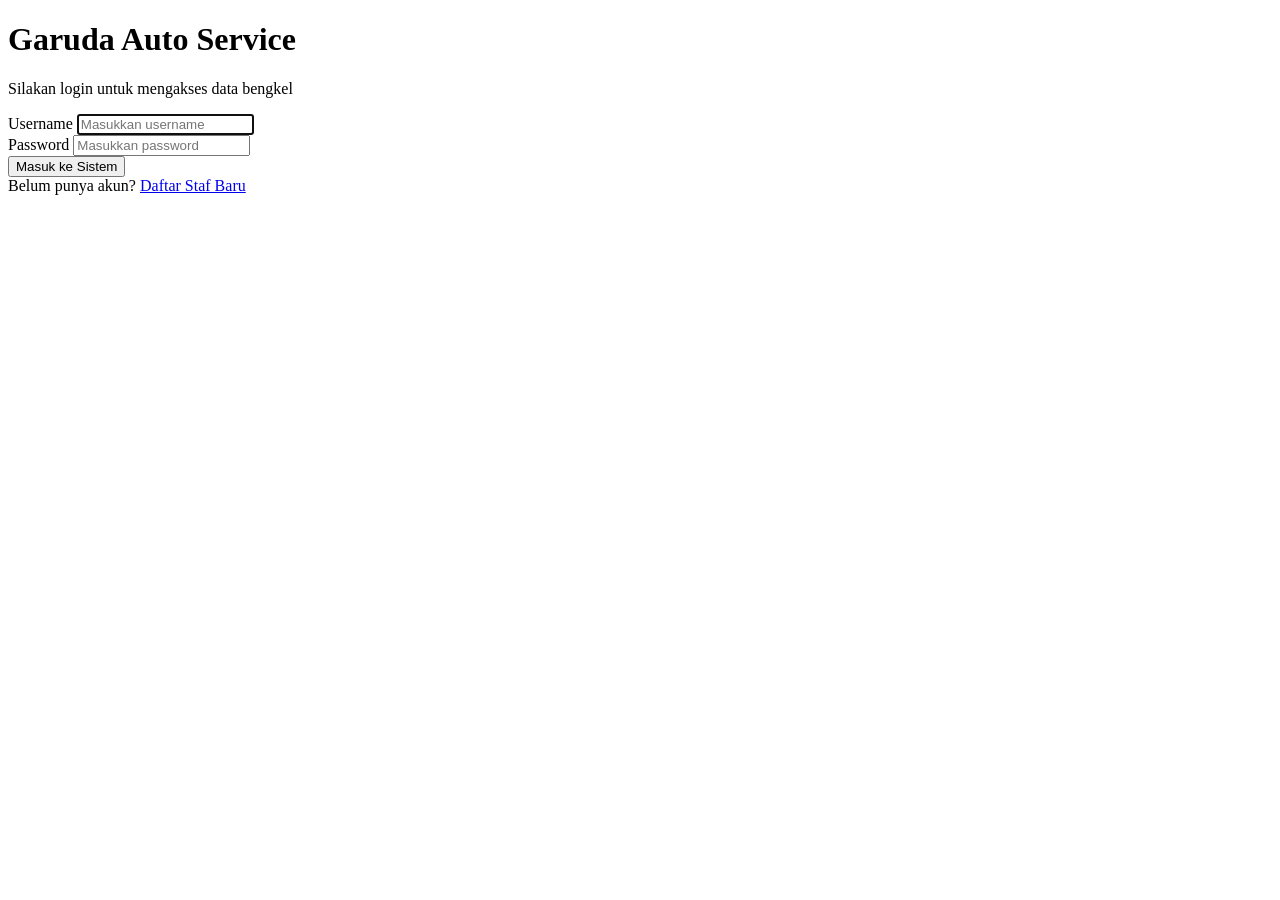
==== web/login.html @ 63f4eb1f "feat: inisialisasi aplikasi Garuda Auto Service (Backend Gin + GORM, Frontend Vanilla JS, Auth JWT)" ====
<!DOCTYPE html>
<html lang="id">
<head>
    <meta charset="UTF-8">
    <meta name="viewport" content="width=device-width, initial-scale=1.0">
    <title>Login — Garuda Auto Service</title>
    <link rel="stylesheet" href="/css/style.css">
</head>
<body class="auth-wrapper">
    <div class="auth-card">
        <div class="auth-header">
            <h1>Garuda Auto Service</h1>
            <p>Silakan login untuk mengakses data bengkel</p>
        </div>

        <div id="alertBox" class="alert"></div>

        <form id="loginForm">
            <div class="form-group">
                <label for="username">Username</label>
                <input type="text" id="username" class="form-control" placeholder="Masukkan username" required autofocus>
            </div>
            <div class="form-group">
                <label for="password">Password</label>
                <input type="password" id="password" class="form-control" placeholder="Masukkan password" required>
            </div>
            <button type="submit" class="btn btn-primary btn-block">Masuk ke Sistem</button>
        </form>

        <div class="auth-footer">
            Belum punya akun? <a href="/register">Daftar Staf Baru</a>
        </div>
    </div>

    <script src="/js/auth.js"></script>
    <script>
        redirectIfLoggedIn();

        const form = document.getElementById('loginForm');
        const alertBox = document.getElementById('alertBox');

        form.addEventListener('submit', async (e) => {
            e.preventDefault();
            alertBox.style.display = 'none';

            const username = document.getElementById('username').value.trim();
            const password = document.getElementById('password').value;

            try {
                const res = await fetch('/api/auth/login', {
                    method: 'POST',
                    headers: { 'Content-Type': 'application/json' },
                    body: JSON.stringify({ username, password })
                });

                const data = await res.json();

                if (!res.ok) {
                    alertBox.className = 'alert alert-danger';
                    alertBox.textContent = data.error || 'Login gagal, periksa kembali kredensial Anda.';
                    alertBox.style.display = 'block';
                    return;
                }

                // Simpan token JWT dan nama user di localStorage
                localStorage.setItem('gas_token', data.token);
                localStorage.setItem('gas_user', data.username);

                // Arahkan ke halaman utama
                window.location.href = '/';
            } catch (err) {
                alertBox.className = 'alert alert-danger';
                alertBox.textContent = 'Terjadi kesalahan jaringan atau server.';
                alertBox.style.display = 'block';
            }
        });
    </script>
</body>
</html>
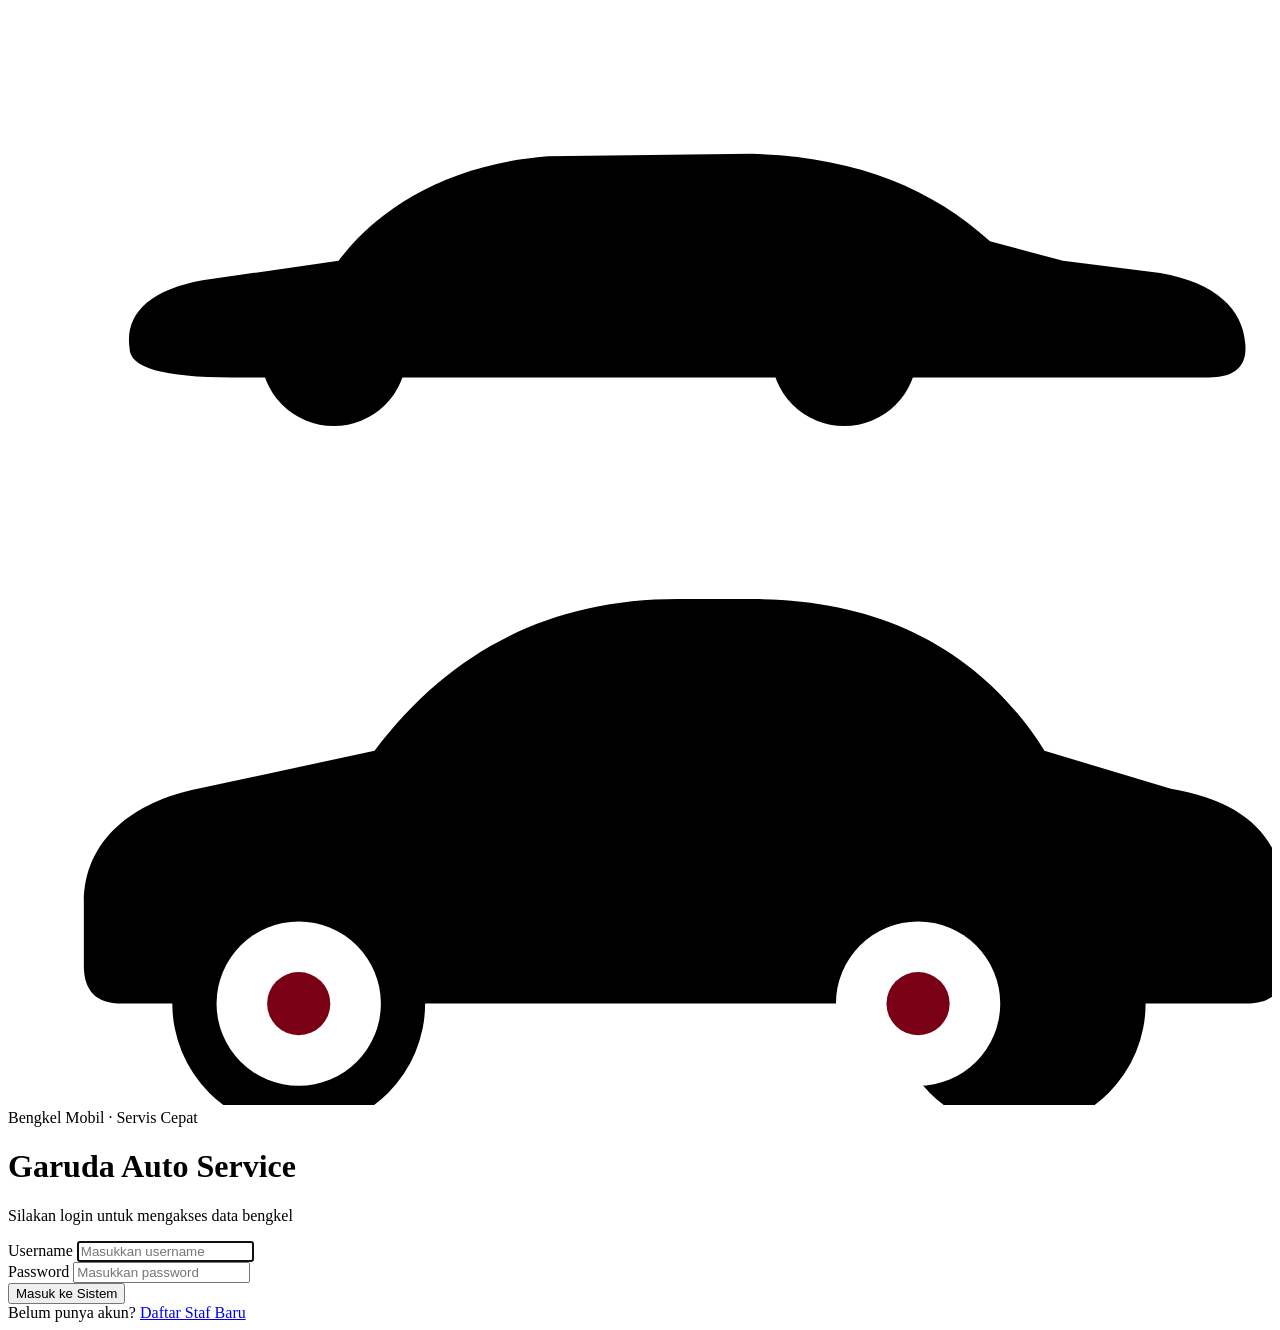
==== commit 85bdc9d4: "commit pertama" ====
--- a/web/login.html
+++ b/web/login.html
@@ -3,12 +3,34 @@
 <head>
     <meta charset="UTF-8">
     <meta name="viewport" content="width=device-width, initial-scale=1.0">
+    <meta name="theme-color" content="#7a0016">
     <title>Login — Garuda Auto Service</title>
+    <link rel="icon" type="image/svg+xml" href="/favicon.svg">
     <link rel="stylesheet" href="/css/style.css">
 </head>
 <body class="auth-wrapper">
+    <!-- Dekorasi jalan & mobil -->
+    <div class="auth-decor" aria-hidden="true">
+        <div class="auth-road"></div>
+        <svg class="auth-ghost-car" viewBox="0 0 520 200">
+            <path d="M50 140 C48 126 58 116 80 112 L136 104 C154 80 184 64 222 61 L306 60 C348 61 380 74 404 96 L434 104 L474 109 C497 113 508 124 509 138 C510 148 504 152 494 152 L92 152 C64 152 50 148 50 140 Z" fill="currentColor"/>
+            <circle cx="134" cy="142" r="30" fill="currentColor"/>
+            <circle cx="344" cy="142" r="30" fill="currentColor"/>
+        </svg>
+    </div>
+
     <div class="auth-card">
         <div class="auth-header">
+            <span class="auth-logo" aria-hidden="true">
+                <svg viewBox="0 0 100 48">
+                    <path d="M6 32c0-5 4-8 9-9l14-3c6-8 14-12 24-12h6c10 0 18 4 23 12l10 3c6 1 9 4 9 9v5c0 2-1 3-3 3h-8a10 10 0 0 1-20 0H33a10 10 0 0 1-20 0h-4c-2 0-3-1-3-3z" fill="currentColor"/>
+                    <circle cx="23" cy="40" r="6.5" fill="#fff"/>
+                    <circle cx="23" cy="40" r="2.5" fill="#7a0016"/>
+                    <circle cx="72" cy="40" r="6.5" fill="#fff"/>
+                    <circle cx="72" cy="40" r="2.5" fill="#7a0016"/>
+                </svg>
+            </span>
+            <span class="auth-eyebrow">Bengkel Mobil · Servis Cepat</span>
             <h1>Garuda Auto Service</h1>
             <p>Silakan login untuk mengakses data bengkel</p>
         </div>
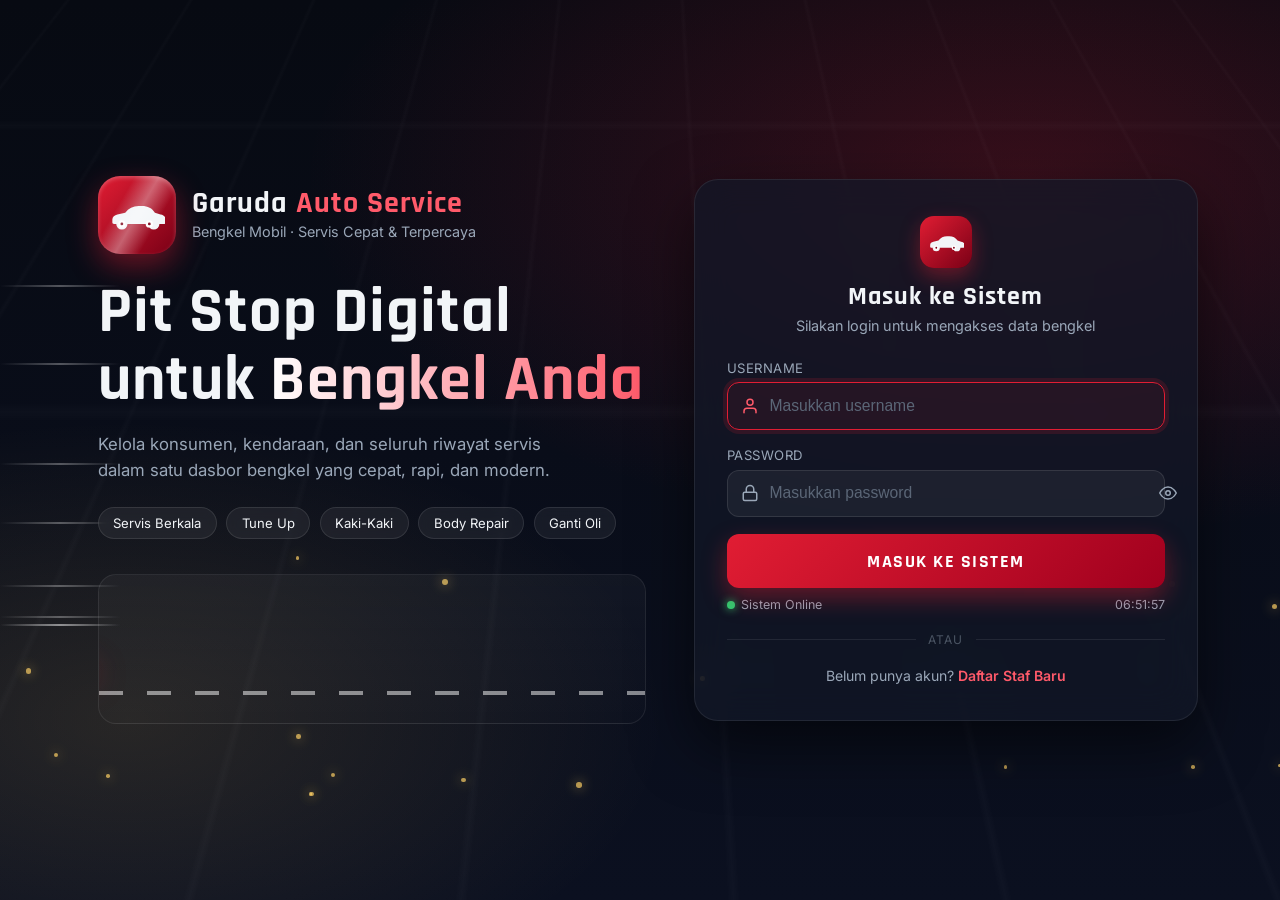
==== commit e80da91d: "feat: redesign login UI automotive Garuda Auto Service (animasi otomatis)" ====
--- a/web/login.html
+++ b/web/login.html
@@ -3,99 +3,807 @@
 <head>
     <meta charset="UTF-8">
     <meta name="viewport" content="width=device-width, initial-scale=1.0">
-    <meta name="theme-color" content="#7a0016">
-    <title>Login — Garuda Auto Service</title>
-    <link rel="icon" type="image/svg+xml" href="/favicon.svg">
-    <link rel="stylesheet" href="/css/style.css">
+    <meta name="theme-color" content="#0b0f19">
+    <title>Login - Garuda Auto Service</title>
+    <link rel="icon" type="image/svg+xml" href="/favicon.svg?v=4">
+    <link rel="preconnect" href="https://fonts.googleapis.com">
+    <link rel="preconnect" href="https://fonts.gstatic.com" crossorigin>
+    <link href="https://fonts.googleapis.com/css2?family=Rajdhani:wght@500;600;700&family=Inter:wght@400;500;600&display=swap" rel="stylesheet">
+    <style>
+        :root {
+            --bg: #070a12;
+            --panel: #0e1424;
+            --card: rgba(18, 24, 40, 0.72);
+            --card-border: rgba(255, 255, 255, 0.08);
+            --primary: #e11d33;
+            --primary-2: #ff5a6a;
+            --accent: #ffd166;
+            --text: #f2f5f8;
+            --muted: #9aa7b8;
+            --danger: #ff4d6d;
+            --success: #2ecc71;
+            --radius: 18px;
+            --shadow: 0 24px 60px rgba(0, 0, 0, 0.55);
+        }
+
+        * { box-sizing: border-box; }
+
+        html, body {
+            margin: 0;
+            padding: 0;
+            height: 100%;
+            font-family: "Inter", system-ui, -apple-system, Segoe UI, Roboto, sans-serif;
+            color: var(--text);
+            background: var(--bg);
+            overflow: hidden;
+        }
+
+        body {
+            position: relative;
+            display: flex;
+            align-items: stretch;
+            justify-content: center;
+        }
+
+        /* ===== Animated background ===== */
+        .bg {
+            position: fixed;
+            inset: 0;
+            z-index: 0;
+            overflow: hidden;
+            background:
+                radial-gradient(1200px 600px at 80% 20%, rgba(225, 29, 51, 0.22), transparent 60%),
+                radial-gradient(900px 500px at 10% 80%, rgba(255, 209, 102, 0.12), transparent 60%),
+                linear-gradient(180deg, #070a12 0%, #0b1020 100%);
+        }
+
+        .bg-grid {
+            position: absolute;
+            inset: -50%;
+            background-image:
+                linear-gradient(rgba(255,255,255,0.04) 1px, transparent 1px),
+                linear-gradient(90deg, rgba(255,255,255,0.04) 1px, transparent 1px);
+            background-size: 48px 48px;
+            transform: perspective(500px) rotateX(60deg);
+            transform-origin: center top;
+            animation: gridMove 6s linear infinite;
+            opacity: 0.35;
+        }
+
+        @keyframes gridMove {
+            from { background-position: 0 0, 0 0; }
+            to { background-position: 0 48px, 48px 0; }
+        }
+
+        /* speed lines */
+        .speed-lines {
+            position: absolute;
+            inset: 0;
+            pointer-events: none;
+        }
+        .speed-lines span {
+            position: absolute;
+            height: 2px;
+            width: 120px;
+            background: linear-gradient(90deg, transparent, rgba(255,255,255,0.5), transparent);
+            animation: speedLine 1.8s linear infinite;
+            opacity: 0.6;
+        }
+        @keyframes speedLine {
+            from { transform: translateX(-200px); opacity: 0; }
+            20% { opacity: 0.8; }
+            to { transform: translateX(120vw); opacity: 0; }
+        }
+
+        /* floating particles */
+        .particles {
+            position: absolute;
+            inset: 0;
+            pointer-events: none;
+        }
+        .particles i {
+            position: absolute;
+            width: 6px;
+            height: 6px;
+            border-radius: 50%;
+            background: var(--accent);
+            box-shadow: 0 0 12px var(--accent);
+            animation: floatUp 6s ease-in-out infinite;
+            opacity: 0.7;
+        }
+        @keyframes floatUp {
+            0% { transform: translateY(20px); opacity: 0; }
+            20% { opacity: 0.8; }
+            80% { opacity: 0.8; }
+            100% { transform: translateY(-120px); opacity: 0; }
+        }
+
+        /* ===== Layout ===== */
+        .wrap {
+            position: relative;
+            z-index: 1;
+            width: 100%;
+            max-width: 1180px;
+            margin: auto;
+            padding: 2rem;
+            display: grid;
+            grid-template-columns: 1.15fr 1fr;
+            gap: 2rem;
+            align-items: center;
+        }
+
+        @media (max-width: 900px) {
+            html, body { overflow: auto; }
+            .wrap { grid-template-columns: 1fr; padding: 1.2rem; }
+            .showcase { display: none; }
+        }
+
+        /* ===== Showcase (left) ===== */
+        .showcase {
+            position: relative;
+            padding: 2rem 1rem;
+            animation: slideInLeft 0.9s cubic-bezier(.2,.8,.2,1) both;
+        }
+        @keyframes slideInLeft {
+            from { opacity: 0; transform: translateX(-40px); }
+            to { opacity: 1; transform: translateX(0); }
+        }
+
+        .brand-row {
+            display: flex;
+            align-items: center;
+            gap: 1rem;
+            margin-bottom: 1.6rem;
+        }
+        .logo-badge {
+            width: 78px;
+            height: 78px;
+            border-radius: 22px;
+            background: linear-gradient(135deg, var(--primary), #7a0016);
+            display: grid;
+            place-items: center;
+            box-shadow: 0 12px 30px rgba(225,29,51,0.45), inset 0 2px 4px rgba(255,255,255,0.25);
+            position: relative;
+            overflow: hidden;
+        }
+        .logo-badge::after {
+            content: "";
+            position: absolute;
+            inset: 0;
+            background: linear-gradient(120deg, transparent 30%, rgba(255,255,255,0.35) 50%, transparent 70%);
+            animation: shine 3.2s ease-in-out infinite;
+        }
+        @keyframes shine {
+            0% { transform: translateX(-120%); }
+            60%, 100% { transform: translateX(120%); }
+        }
+        .logo-badge svg { width: 56px; height: 56px; }
+
+        .brand-text h2 {
+            font-family: "Rajdhani", sans-serif;
+            font-size: 1.9rem;
+            margin: 0;
+            letter-spacing: 1px;
+            line-height: 1;
+        }
+        .brand-text h2 em {
+            color: var(--primary-2);
+            font-style: normal;
+        }
+        .brand-text p {
+            margin: 4px 0 0;
+            color: var(--muted);
+            font-size: 0.9rem;
+        }
+
+        .showcase h1 {
+            font-family: "Rajdhani", sans-serif;
+            font-size: clamp(2.6rem, 5vw, 4rem);
+            line-height: 1.05;
+            margin: 1.2rem 0 0.8rem;
+            letter-spacing: 1px;
+        }
+        .showcase h1 span {
+            background: linear-gradient(90deg, #fff, var(--primary-2));
+            -webkit-background-clip: text;
+            background-clip: text;
+            color: transparent;
+        }
+        .showcase .lead {
+            color: var(--muted);
+            font-size: 1.05rem;
+            max-width: 480px;
+            line-height: 1.6;
+        }
+
+        .chips {
+            display: flex;
+            flex-wrap: wrap;
+            gap: 0.6rem;
+            margin-top: 1.4rem;
+        }
+        .chip {
+            padding: 0.45rem 0.9rem;
+            border-radius: 999px;
+            background: rgba(255,255,255,0.06);
+            border: 1px solid rgba(255,255,255,0.1);
+            font-size: 0.82rem;
+            color: var(--text);
+            backdrop-filter: blur(6px);
+        }
+
+        /* animated car stage */
+        .stage {
+            margin-top: 2.2rem;
+            position: relative;
+            height: 150px;
+            border-radius: var(--radius);
+            background: linear-gradient(180deg, rgba(255,255,255,0.04), rgba(255,255,255,0.01));
+            border: 1px solid rgba(255,255,255,0.08);
+            overflow: hidden;
+        }
+        .road {
+            position: absolute;
+            bottom: 28px;
+            left: 0;
+            right: 0;
+            height: 4px;
+            background: repeating-linear-gradient(90deg, rgba(255,255,255,0.5) 0 24px, transparent 24px 48px);
+            animation: roadMove 0.9s linear infinite;
+        }
+        @keyframes roadMove {
+            from { background-position: 0 0; }
+            to { background-position: 48px 0; }
+        }
+        .stage-car {
+            position: absolute;
+            bottom: 34px;
+            left: -180px;
+            width: 180px;
+            animation: drive 5s linear infinite;
+            filter: drop-shadow(0 8px 16px rgba(225,29,51,0.4));
+        }
+        @keyframes drive {
+            0% { transform: translateX(-200px); }
+            100% { transform: translateX(calc(100% + 220px)); }
+        }
+        .stage-car .wheel {
+            transform-origin: center;
+            animation: spin 0.6s linear infinite;
+        }
+        @keyframes spin {
+            to { transform: rotate(360deg); }
+        }
+        .headlight {
+            animation: glow 1.2s ease-in-out infinite alternate;
+        }
+        @keyframes glow {
+            from { opacity: 0.6; }
+            to { opacity: 1; }
+        }
+
+        /* ===== Card (right) ===== */
+        .card {
+            background: var(--card);
+            border: 1px solid var(--card-border);
+            border-radius: 24px;
+            padding: 2.2rem 2rem;
+            box-shadow: var(--shadow);
+            backdrop-filter: blur(18px);
+            -webkit-backdrop-filter: blur(18px);
+            animation: slideInRight 0.9s cubic-bezier(.2,.8,.2,1) 0.15s both;
+            position: relative;
+            overflow: hidden;
+        }
+        @keyframes slideInRight {
+            from { opacity: 0; transform: translateX(40px); }
+            to { opacity: 1; transform: translateX(0); }
+        }
+        .card::before {
+            content: "";
+            position: absolute;
+            top: -60%;
+            right: -40%;
+            width: 260px;
+            height: 260px;
+            background: radial-gradient(circle, rgba(225,29,51,0.25), transparent 70%);
+            animation: pulse 4s ease-in-out infinite;
+        }
+        @keyframes pulse {
+            0%, 100% { transform: scale(1); opacity: 0.6; }
+            50% { transform: scale(1.2); opacity: 1; }
+        }
+
+        .card-header {
+            text-align: center;
+            margin-bottom: 1.6rem;
+            position: relative;
+        }
+        .card-header .mini-logo {
+            width: 52px;
+            height: 52px;
+            margin: 0 auto 0.8rem;
+            border-radius: 14px;
+            background: linear-gradient(135deg, var(--primary), #7a0016);
+            display: grid;
+            place-items: center;
+            box-shadow: 0 8px 20px rgba(225,29,51,0.4);
+        }
+        .card-header .mini-logo svg { width: 36px; height: 36px; }
+        .card-header h3 {
+            font-family: "Rajdhani", sans-serif;
+            font-size: 1.6rem;
+            margin: 0;
+            letter-spacing: 1px;
+        }
+        .card-header p {
+            margin: 4px 0 0;
+            color: var(--muted);
+            font-size: 0.9rem;
+        }
+
+        .form-group {
+            margin-bottom: 1.1rem;
+            position: relative;
+        }
+        .form-group label {
+            display: block;
+            font-size: 0.82rem;
+            color: var(--muted);
+            margin-bottom: 0.4rem;
+            letter-spacing: 0.5px;
+            text-transform: uppercase;
+        }
+        .input-wrap {
+            position: relative;
+        }
+        .input-wrap svg {
+            position: absolute;
+            left: 14px;
+            top: 50%;
+            transform: translateY(-50%);
+            width: 18px;
+            height: 18px;
+            color: var(--muted);
+            pointer-events: none;
+            transition: color 0.2s;
+        }
+        .form-control {
+            width: 100%;
+            padding: 0.85rem 1rem 0.85rem 2.6rem;
+            background: rgba(255,255,255,0.05);
+            border: 1px solid rgba(255,255,255,0.1);
+            border-radius: 12px;
+            color: var(--text);
+            font-size: 0.98rem;
+            outline: none;
+            transition: border-color 0.2s, background 0.2s, box-shadow 0.2s;
+        }
+        .form-control::placeholder { color: #5b6677; }
+        .form-control:focus {
+            border-color: var(--primary);
+            background: rgba(225,29,51,0.08);
+            box-shadow: 0 0 0 4px rgba(225,29,51,0.15);
+        }
+        .form-control:focus + svg,
+        .input-wrap:focus-within svg { color: var(--primary-2); }
+
+        .toggle-pass {
+            position: absolute;
+            right: 12px;
+            top: 50%;
+            transform: translateY(-50%);
+            background: none;
+            border: none;
+            color: var(--muted);
+            cursor: pointer;
+            padding: 4px;
+        }
+        .toggle-pass:hover { color: var(--text); }
+
+        .btn {
+            width: 100%;
+            padding: 0.95rem 1rem;
+            border: none;
+            border-radius: 12px;
+            font-family: "Rajdhani", sans-serif;
+            font-size: 1.15rem;
+            font-weight: 700;
+            letter-spacing: 1.5px;
+            cursor: pointer;
+            position: relative;
+            overflow: hidden;
+            transition: transform 0.15s, box-shadow 0.2s;
+        }
+        .btn-primary {
+            background: linear-gradient(135deg, var(--primary), #a0001e);
+            color: #fff;
+            box-shadow: 0 10px 24px rgba(225,29,51,0.4);
+        }
+        .btn-primary:hover {
+            transform: translateY(-2px);
+            box-shadow: 0 14px 30px rgba(225,29,51,0.55);
+        }
+        .btn-primary:active { transform: translateY(0); }
+        .btn-primary::after {
+            content: "";
+            position: absolute;
+            top: 0;
+            left: -100%;
+            width: 60%;
+            height: 100%;
+            background: linear-gradient(90deg, transparent, rgba(255,255,255,0.35), transparent);
+            animation: btnShine 2.6s ease-in-out infinite;
+        }
+        @keyframes btnShine {
+            0% { left: -100%; }
+            50%, 100% { left: 120%; }
+        }
+        .btn:disabled {
+            opacity: 0.6;
+            cursor: not-allowed;
+            transform: none;
+        }
+
+        .alert {
+            display: none;
+            padding: 0.75rem 0.9rem;
+            border-radius: 10px;
+            font-size: 0.88rem;
+            margin-bottom: 1rem;
+            border: 1px solid transparent;
+            animation: shake 0.4s ease;
+        }
+        @keyframes shake {
+            0%, 100% { transform: translateX(0); }
+            25% { transform: translateX(-6px); }
+            75% { transform: translateX(6px); }
+        }
+        .alert-danger {
+            background: rgba(255, 77, 109, 0.12);
+            border-color: rgba(255, 77, 109, 0.4);
+            color: #ffb3c1;
+        }
+        .alert-success {
+            background: rgba(46, 204, 113, 0.12);
+            border-color: rgba(46, 204, 113, 0.4);
+            color: #b7f0ce;
+        }
+
+        .card-footer {
+            text-align: center;
+            margin-top: 1.3rem;
+            font-size: 0.88rem;
+            color: var(--muted);
+        }
+        .card-footer a {
+            color: var(--primary-2);
+            text-decoration: none;
+            font-weight: 600;
+        }
+        .card-footer a:hover { text-decoration: underline; }
+
+        .divider {
+            display: flex;
+            align-items: center;
+            gap: 0.8rem;
+            margin: 1.2rem 0;
+            color: #4b5563;
+            font-size: 0.75rem;
+            text-transform: uppercase;
+            letter-spacing: 1px;
+        }
+        .divider::before, .divider::after {
+            content: "";
+            flex: 1;
+            height: 1px;
+            background: rgba(255,255,255,0.08);
+        }
+
+        .status-row {
+            display: flex;
+            justify-content: space-between;
+            margin-top: 0.6rem;
+            font-size: 0.78rem;
+            color: var(--muted);
+        }
+        .status-dot {
+            display: inline-block;
+            width: 8px;
+            height: 8px;
+            border-radius: 50%;
+            background: var(--success);
+            margin-right: 6px;
+            box-shadow: 0 0 8px var(--success);
+            animation: blink 1.6s ease-in-out infinite;
+        }
+        @keyframes blink {
+            0%, 100% { opacity: 1; }
+            50% { opacity: 0.4; }
+        }
+
+        /* loading spinner */
+        .spinner {
+            display: none;
+            width: 20px;
+            height: 20px;
+            border: 2px solid rgba(255,255,255,0.3);
+            border-top-color: #fff;
+            border-radius: 50%;
+            animation: spin 0.7s linear infinite;
+            margin: 0 auto;
+        }
+
+        /* reduce motion */
+        @media (prefers-reduced-motion: reduce) {
+            * { animation: none !important; transition: none !important; }
+        }
+    </style>
 </head>
-<body class="auth-wrapper">
-    <!-- Dekorasi jalan & mobil -->
-    <div class="auth-decor" aria-hidden="true">
-        <div class="auth-road"></div>
-        <svg class="auth-ghost-car" viewBox="0 0 520 200">
-            <path d="M50 140 C48 126 58 116 80 112 L136 104 C154 80 184 64 222 61 L306 60 C348 61 380 74 404 96 L434 104 L474 109 C497 113 508 124 509 138 C510 148 504 152 494 152 L92 152 C64 152 50 148 50 140 Z" fill="currentColor"/>
-            <circle cx="134" cy="142" r="30" fill="currentColor"/>
-            <circle cx="344" cy="142" r="30" fill="currentColor"/>
-        </svg>
+<body>
+    <div class="bg">
+        <div class="bg-grid"></div>
+        <div class="speed-lines" id="speedLines"></div>
+        <div class="particles" id="particles"></div>
     </div>
 
-    <div class="auth-card">
-        <div class="auth-header">
-            <span class="auth-logo" aria-hidden="true">
-                <svg viewBox="0 0 100 48">
-                    <path d="M6 32c0-5 4-8 9-9l14-3c6-8 14-12 24-12h6c10 0 18 4 23 12l10 3c6 1 9 4 9 9v5c0 2-1 3-3 3h-8a10 10 0 0 1-20 0H33a10 10 0 0 1-20 0h-4c-2 0-3-1-3-3z" fill="currentColor"/>
-                    <circle cx="23" cy="40" r="6.5" fill="#fff"/>
-                    <circle cx="23" cy="40" r="2.5" fill="#7a0016"/>
-                    <circle cx="72" cy="40" r="6.5" fill="#fff"/>
-                    <circle cx="72" cy="40" r="2.5" fill="#7a0016"/>
+    <div class="wrap">
+        <!-- Showcase -->
+        <section class="showcase">
+            <div class="brand-row">
+                <div class="logo-badge" aria-hidden="true">
+                    <svg viewBox="0 0 100 48">
+                        <path d="M6 32c0-5 4-8 9-9l14-3c6-8 14-12 24-12h6c10 0 18 4 23 12l10 3c6 1 9 4 9 9v5c0 2-1 3-3 3h-8a10 10 0 0 1-20 0H33a10 10 0 0 1-20 0h-4c-2 0-3-1-3-3z" fill="currentColor"/>
+                        <circle cx="23" cy="40" r="6.5" fill="#fff"/>
+                        <circle cx="23" cy="40" r="2.5" fill="#7a0016"/>
+                        <circle cx="72" cy="40" r="6.5" fill="#fff"/>
+                        <circle cx="72" cy="40" r="2.5" fill="#7a0016"/>
+                    </svg>
+                </div>
+                <div class="brand-text">
+                    <h2>Garuda <em>Auto Service</em></h2>
+                    <p>Bengkel Mobil &middot; Servis Cepat &amp; Terpercaya</p>
+                </div>
+            </div>
+
+            <h1>Pit Stop Digital untuk <span>Bengkel Anda</span></h1>
+            <p class="lead">Kelola konsumen, kendaraan, dan seluruh riwayat servis dalam satu dasbor bengkel yang cepat, rapi, dan modern.</p>
+
+            <div class="chips">
+                <span class="chip">Servis Berkala</span>
+                <span class="chip">Tune Up</span>
+                <span class="chip">Kaki-Kaki</span>
+                <span class="chip">Body Repair</span>
+                <span class="chip">Ganti Oli</span>
+            </div>
+
+            <div class="stage" aria-hidden="true">
+                <div class="road"></div>
+                <svg class="stage-car" viewBox="0 0 520 200">
+                    <defs>
+                        <linearGradient id="carBody" x1="0" y1="0" x2="0.2" y2="1">
+                            <stop offset="0" stop-color="#ff6b78"/>
+                            <stop offset="0.45" stop-color="#e11d33"/>
+                            <stop offset="1" stop-color="#7a0016"/>
+                        </linearGradient>
+                        <linearGradient id="carGlass" x1="0" y1="0" x2="0" y2="1">
+                            <stop offset="0" stop-color="#a8bccf" stop-opacity="0.9"/>
+                            <stop offset="1" stop-color="#11161d"/>
+                        </linearGradient>
+                        <linearGradient id="carRim" x1="0" y1="0" x2="1" y2="1">
+                            <stop offset="0" stop-color="#f2f5f8"/>
+                            <stop offset="1" stop-color="#8b949e"/>
+                        </linearGradient>
+                    </defs>
+                    <ellipse cx="272" cy="176" rx="202" ry="12" fill="#1a0d10" opacity="0.3"/>
+                    <path d="M50 140 C48 126 58 116 80 112 L136 104 C154 80 184 64 222 61 L306 60 C348 61 380 74 404 96 L434 104 L474 109 C497 113 508 124 509 138 C510 148 504 152 494 152 L92 152 C64 152 50 148 50 140 Z" fill="url(#carBody)"/>
+                    <path d="M154 102 C170 83 194 72 224 69 L270 68 L270 102 Z" fill="url(#carGlass)"/>
+                    <path d="M282 68 L300 68 C330 69 356 80 376 98 L376 102 L282 102 Z" fill="url(#carGlass)"/>
+                    <path d="M470 116 L496 122 L497 131 L474 128 Z" fill="#fff3c4" class="headlight"/>
+                    <circle cx="508" cy="128" r="18" fill="#ffd166" opacity="0.25" class="headlight"/>
+                    <path d="M64 124 L88 124 L86 136 L66 134 Z" fill="#ff2d44"/>
+                    <path d="M96 152 A38 38 0 0 1 172 152 Z" fill="#12070a"/>
+                    <path d="M306 152 A38 38 0 0 1 382 152 Z" fill="#12070a"/>
+                    <g class="wheel">
+                        <circle cx="134" cy="142" r="30" fill="#0b0608"/>
+                        <circle cx="134" cy="142" r="17" fill="url(#carRim)"/>
+                        <g stroke="#3d444b" stroke-width="3" stroke-linecap="round">
+                            <line x1="134" y1="129" x2="134" y2="155"/>
+                            <line x1="121" y1="142" x2="147" y2="142"/>
+                            <line x1="125" y1="133" x2="143" y2="151"/>
+                            <line x1="143" y1="133" x2="125" y2="151"/>
+                        </g>
+                        <circle cx="134" cy="142" r="5" fill="#c1121f"/>
+                    </g>
+                    <g class="wheel">
+                        <circle cx="344" cy="142" r="30" fill="#0b0608"/>
+                        <circle cx="344" cy="142" r="17" fill="url(#carRim)"/>
+                        <g stroke="#3d444b" stroke-width="3" stroke-linecap="round">
+                            <line x1="344" y1="129" x2="344" y2="155"/>
+                            <line x1="331" y1="142" x2="357" y2="142"/>
+                            <line x1="335" y1="133" x2="353" y2="151"/>
+                            <line x1="353" y1="133" x2="335" y2="151"/>
+                        </g>
+                        <circle cx="344" cy="142" r="5" fill="#c1121f"/>
+                    </g>
+                    <circle cx="250" cy="124" r="13" fill="#fff" opacity="0.92"/>
+                    <text x="250" y="129" text-anchor="middle" font-size="13" font-weight="700" fill="#9d0208" font-family="Arial, sans-serif">01</text>
                 </svg>
-            </span>
-            <span class="auth-eyebrow">Bengkel Mobil · Servis Cepat</span>
-            <h1>Garuda Auto Service</h1>
-            <p>Silakan login untuk mengakses data bengkel</p>
-        </div>
-
-        <div id="alertBox" class="alert"></div>
-
-        <form id="loginForm">
-            <div class="form-group">
-                <label for="username">Username</label>
-                <input type="text" id="username" class="form-control" placeholder="Masukkan username" required autofocus>
             </div>
-            <div class="form-group">
-                <label for="password">Password</label>
-                <input type="password" id="password" class="form-control" placeholder="Masukkan password" required>
+        </section>
+
+        <!-- Card -->
+        <section class="card">
+            <div class="card-header">
+                <div class="mini-logo" aria-hidden="true">
+                    <svg viewBox="0 0 100 48">
+                        <path d="M6 32c0-5 4-8 9-9l14-3c6-8 14-12 24-12h6c10 0 18 4 23 12l10 3c6 1 9 4 9 9v5c0 2-1 3-3 3h-8a10 10 0 0 1-20 0H33a10 10 0 0 1-20 0h-4c-2 0-3-1-3-3z" fill="currentColor"/>
+                        <circle cx="23" cy="40" r="6.5" fill="#fff"/>
+                        <circle cx="23" cy="40" r="2.5" fill="#7a0016"/>
+                        <circle cx="72" cy="40" r="6.5" fill="#fff"/>
+                        <circle cx="72" cy="40" r="2.5" fill="#7a0016"/>
+                    </svg>
+                </div>
+                <h3>Masuk ke Sistem</h3>
+                <p>Silakan login untuk mengakses data bengkel</p>
             </div>
-            <button type="submit" class="btn btn-primary btn-block">Masuk ke Sistem</button>
-        </form>
-
-        <div class="auth-footer">
-            Belum punya akun? <a href="/register">Daftar Staf Baru</a>
-        </div>
+
+            <div id="alertBox" class="alert"></div>
+
+            <form id="loginForm" autocomplete="on">
+                <div class="form-group">
+                    <label for="username">Username</label>
+                    <div class="input-wrap">
+                        <input type="text" id="username" class="form-control" placeholder="Masukkan username" required autofocus>
+                        <svg viewBox="0 0 24 24" fill="none" stroke="currentColor" stroke-width="2" stroke-linecap="round" stroke-linejoin="round"><path d="M20 21v-2a4 4 0 0 0-4-4H8a4 4 0 0 0-4 4v2"/><circle cx="12" cy="7" r="4"/></svg>
+                    </div>
+                </div>
+                <div class="form-group">
+                    <label for="password">Password</label>
+                    <div class="input-wrap">
+                        <input type="password" id="password" class="form-control" placeholder="Masukkan password" required>
+                        <svg viewBox="0 0 24 24" fill="none" stroke="currentColor" stroke-width="2" stroke-linecap="round" stroke-linejoin="round"><rect x="3" y="11" width="18" height="11" rx="2" ry="2"/><path d="M7 11V7a5 5 0 0 1 10 0v4"/></svg>
+                        <button type="button" class="toggle-pass" id="togglePass" aria-label="Tampilkan password">
+                            <svg viewBox="0 0 24 24" width="18" height="18" fill="none" stroke="currentColor" stroke-width="2" stroke-linecap="round" stroke-linejoin="round"><path d="M1 12s4-8 11-8 11 8 11 8-4 8-11 8-11-8-11-8z"/><circle cx="12" cy="12" r="3"/></svg>
+                        </button>
+                    </div>
+                </div>
+
+                <button type="submit" class="btn btn-primary btn-block" id="btnLogin">
+                    <span id="btnText">MASUK KE SISTEM</span>
+                    <span class="spinner" id="btnSpinner"></span>
+                </button>
+
+                <div class="status-row">
+                    <span><span class="status-dot"></span>Sistem Online</span>
+                    <span id="clock"></span>
+                </div>
+            </form>
+
+            <div class="divider">atau</div>
+
+            <div class="card-footer">
+                Belum punya akun? <a href="/register">Daftar Staf Baru</a>
+            </div>
+        </section>
     </div>
 
-    <script src="/js/auth.js"></script>
     <script>
-        redirectIfLoggedIn();
-
-        const form = document.getElementById('loginForm');
-        const alertBox = document.getElementById('alertBox');
-
-        form.addEventListener('submit', async (e) => {
-            e.preventDefault();
-            alertBox.style.display = 'none';
-
-            const username = document.getElementById('username').value.trim();
-            const password = document.getElementById('password').value;
-
+        // Redirect if already logged in
+        (function redirectIfLoggedIn() {
             try {
-                const res = await fetch('/api/auth/login', {
-                    method: 'POST',
-                    headers: { 'Content-Type': 'application/json' },
-                    body: JSON.stringify({ username, password })
+                if (localStorage.getItem('gas_token')) {
+                    window.location.href = '/';
+                }
+            } catch (e) {}
+        })();
+
+        // Clock
+        function updateClock() {
+            var now = new Date();
+            var h = String(now.getHours()).padStart(2, '0');
+            var m = String(now.getMinutes()).padStart(2, '0');
+            var s = String(now.getSeconds()).padStart(2, '0');
+            var el = document.getElementById('clock');
+            if (el) el.textContent = h + ':' + m + ':' + s;
+        }
+        setInterval(updateClock, 1000);
+        updateClock();
+
+        // Particles & speed lines (auto-run)
+        (function spawnDecor() {
+            var sl = document.getElementById('speedLines');
+            for (var i = 0; i < 8; i++) {
+                var span = document.createElement('span');
+                span.style.top = (10 + Math.random() * 70) + '%';
+                span.style.animationDelay = (Math.random() * 1.8) + 's';
+                span.style.animationDuration = (1.4 + Math.random() * 1.2) + 's';
+                sl.appendChild(span);
+            }
+            var pt = document.getElementById('particles');
+            for (var j = 0; j < 18; j++) {
+                var p = document.createElement('i');
+                p.style.left = (Math.random() * 100) + '%';
+                p.style.bottom = (Math.random() * 40) + '%';
+                p.style.animationDelay = (Math.random() * 6) + 's';
+                p.style.animationDuration = (4 + Math.random() * 4) + 's';
+                p.style.width = (3 + Math.random() * 4) + 'px';
+                p.style.height = p.style.width;
+                pt.appendChild(p);
+            }
+        })();
+
+        // Toggle password
+        (function () {
+            var btn = document.getElementById('togglePass');
+            var input = document.getElementById('password');
+            if (btn && input) {
+                btn.addEventListener('click', function () {
+                    if (input.type === 'password') {
+                        input.type = 'text';
+                    } else {
+                        input.type = 'password';
+                    }
                 });
-
-                const data = await res.json();
-
-                if (!res.ok) {
+            }
+        })();
+
+        // Login submit
+        (function () {
+            var form = document.getElementById('loginForm');
+            var alertBox = document.getElementById('alertBox');
+            var btn = document.getElementById('btnLogin');
+            var btnText = document.getElementById('btnText');
+            var spinner = document.getElementById('btnSpinner');
+
+            form.addEventListener('submit', async function (e) {
+                e.preventDefault();
+                alertBox.style.display = 'none';
+
+                var username = document.getElementById('username').value.trim();
+                var password = document.getElementById('password').value;
+
+                btn.disabled = true;
+                btnText.style.display = 'none';
+                spinner.style.display = 'block';
+
+                try {
+                    var res = await fetch('/api/auth/login', {
+                        method: 'POST',
+                        headers: { 'Content-Type': 'application/json' },
+                        body: JSON.stringify({ username: username, password: password })
+                    });
+
+                    var data = await res.json();
+
+                    if (!res.ok) {
+                        alertBox.className = 'alert alert-danger';
+                        alertBox.textContent = data.error || 'Login gagal, periksa kembali kredensial Anda.';
+                        alertBox.style.display = 'block';
+                        return;
+                    }
+
+                    localStorage.setItem('gas_token', data.token);
+                    localStorage.setItem('gas_user', data.username);
+
+                    alertBox.className = 'alert alert-success';
+                    alertBox.textContent = 'Login berhasil. Mengarahkan...';
+                    alertBox.style.display = 'block';
+
+                    setTimeout(function () {
+                        window.location.href = '/';
+                    }, 600);
+                } catch (err) {
                     alertBox.className = 'alert alert-danger';
-                    alertBox.textContent = data.error || 'Login gagal, periksa kembali kredensial Anda.';
+                    alertBox.textContent = 'Terjadi kesalahan jaringan atau server.';
                     alertBox.style.display = 'block';
-                    return;
+                } finally {
+                    btn.disabled = false;
+                    btnText.style.display = '';
+                    spinner.style.display = 'none';
                 }
-
-                // Simpan token JWT dan nama user di localStorage
-                localStorage.setItem('gas_token', data.token);
-                localStorage.setItem('gas_user', data.username);
-
-                // Arahkan ke halaman utama
-                window.location.href = '/';
-            } catch (err) {
-                alertBox.className = 'alert alert-danger';
-                alertBox.textContent = 'Terjadi kesalahan jaringan atau server.';
-                alertBox.style.display = 'block';
-            }
-        });
+            });
+        })();
     </script>
 </body>
 </html>
